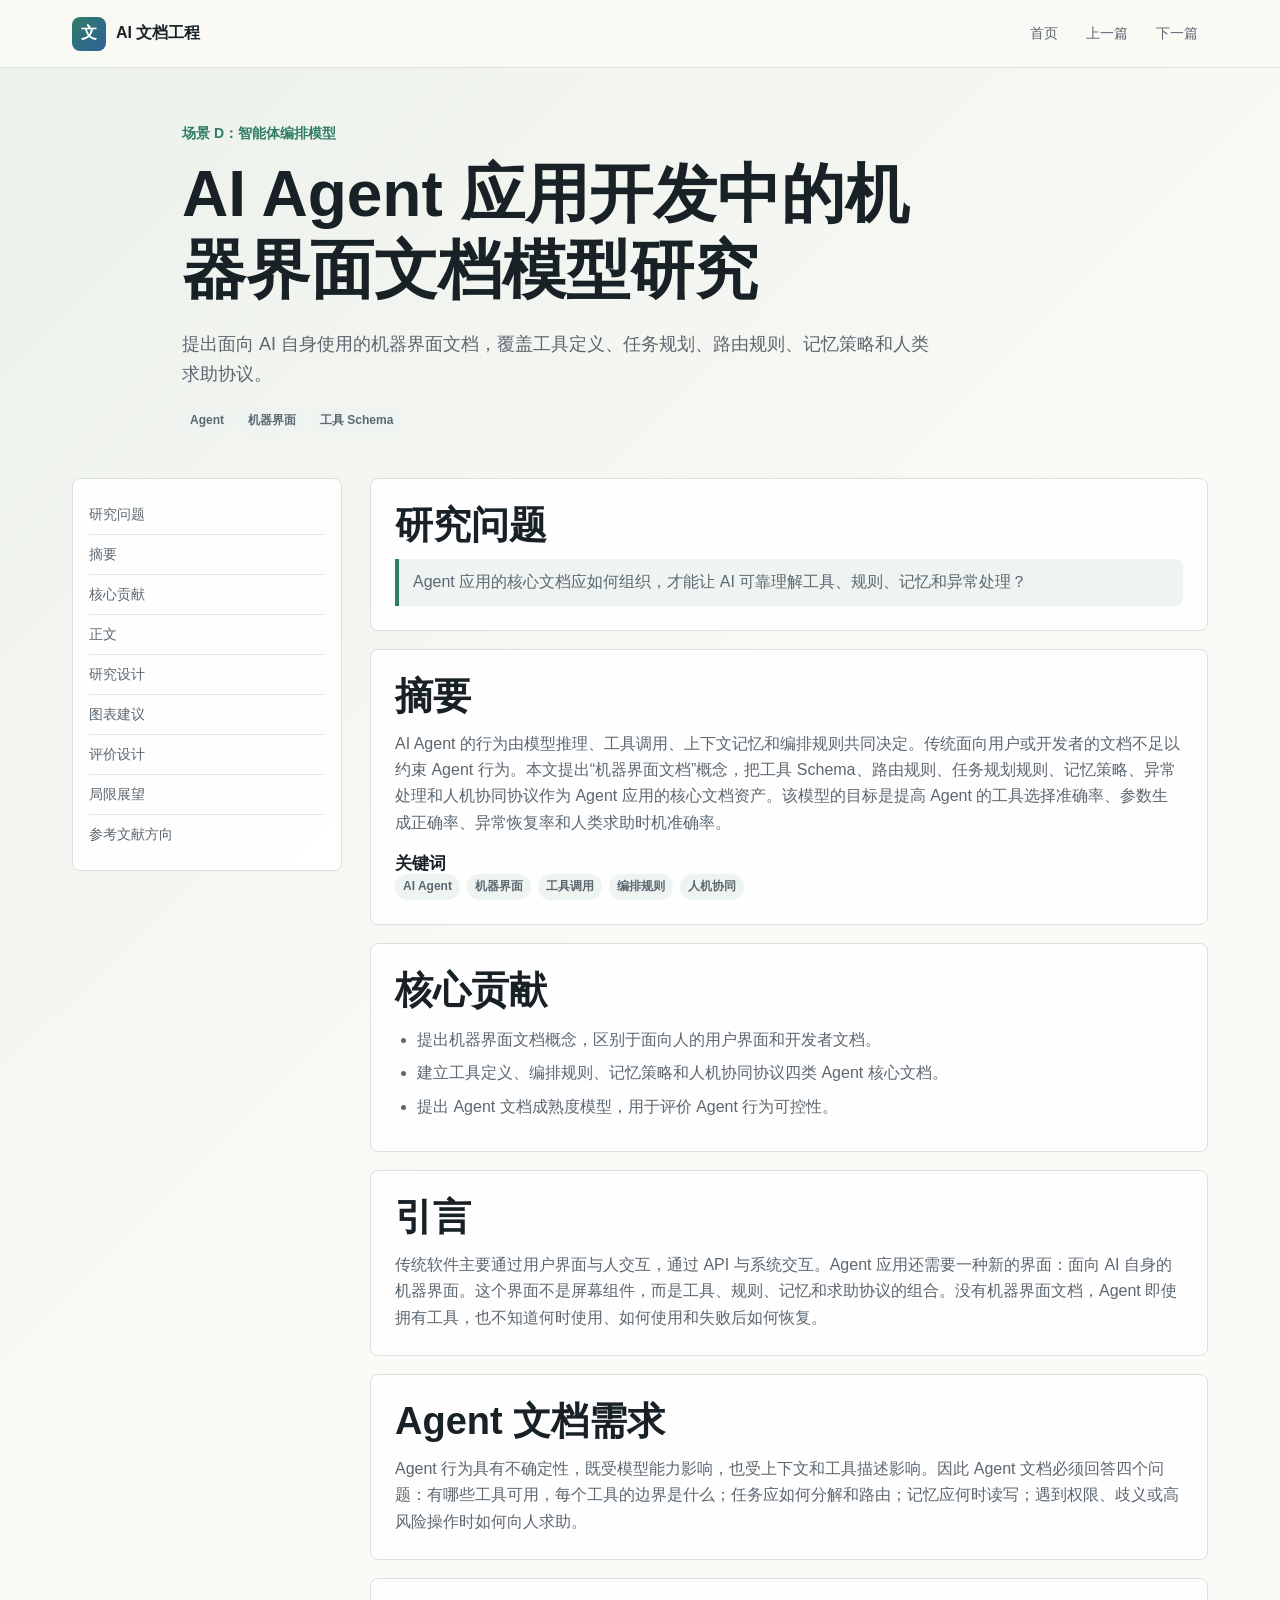
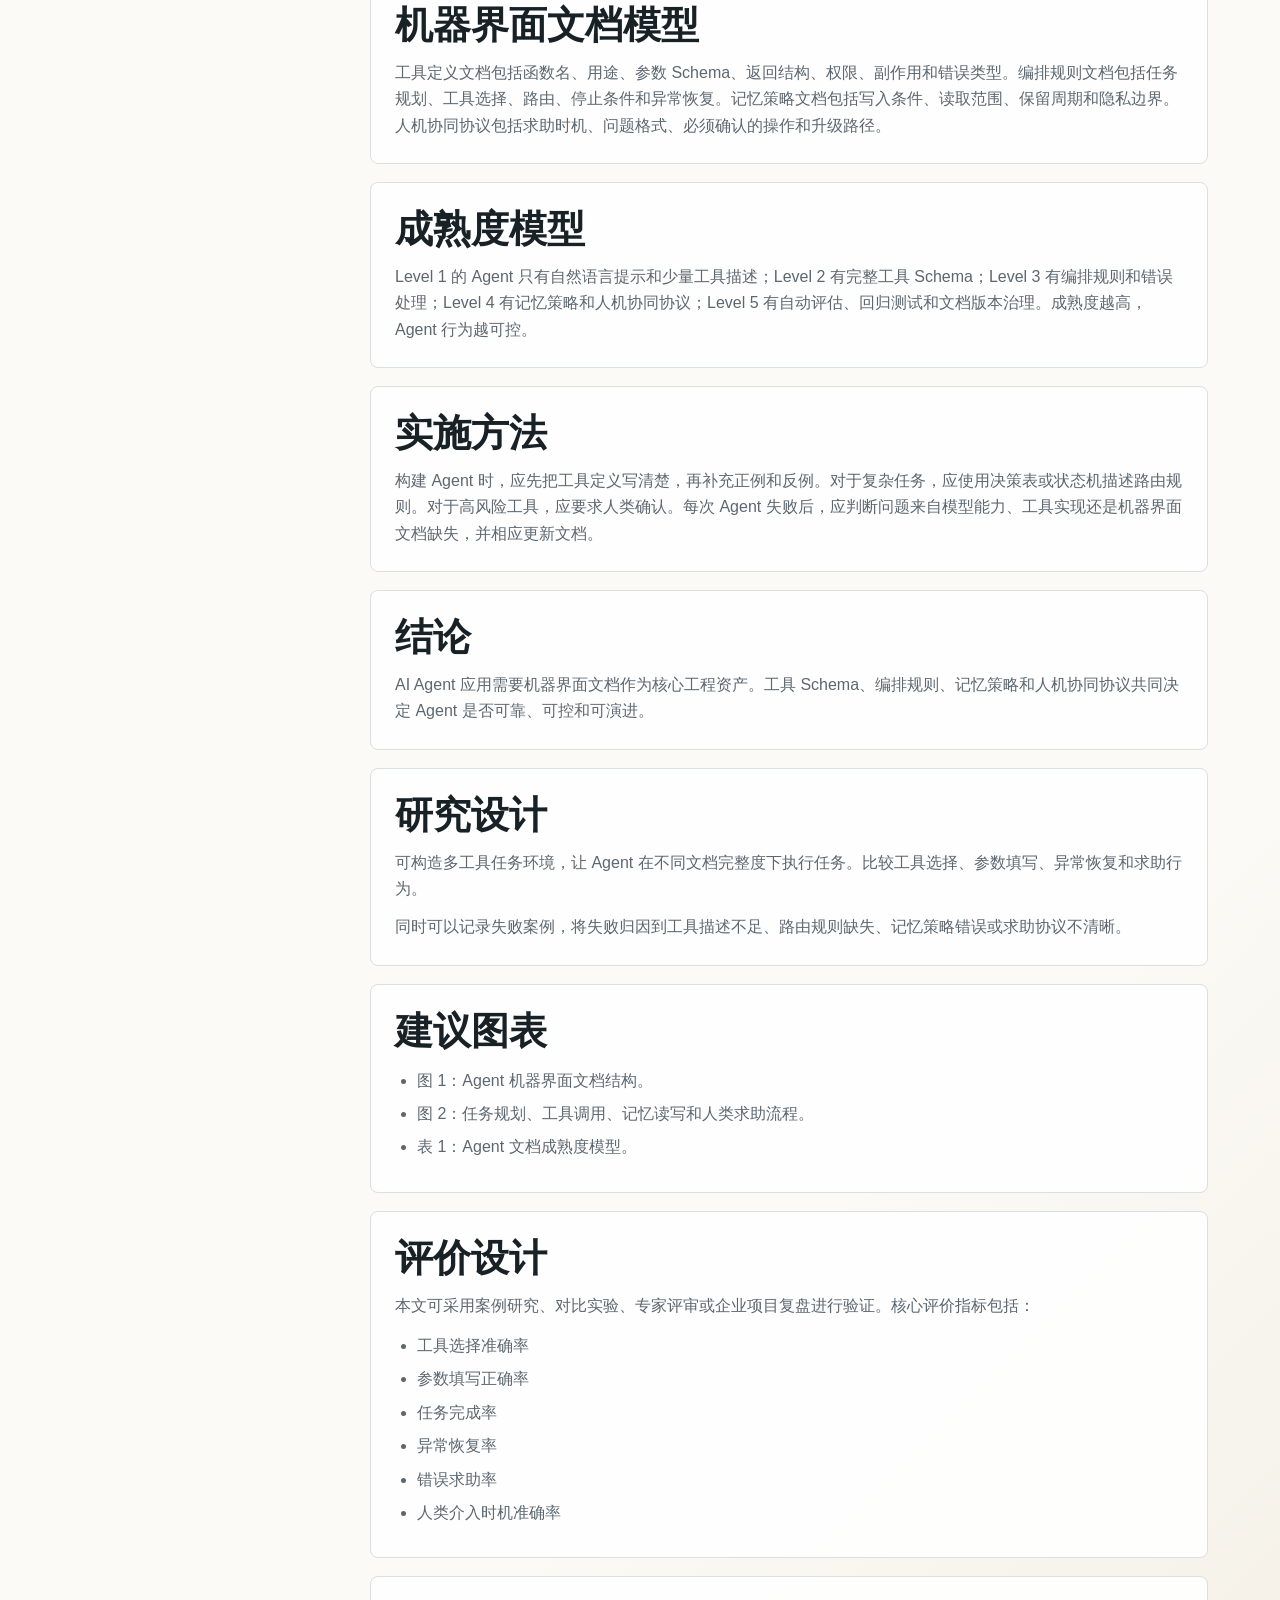
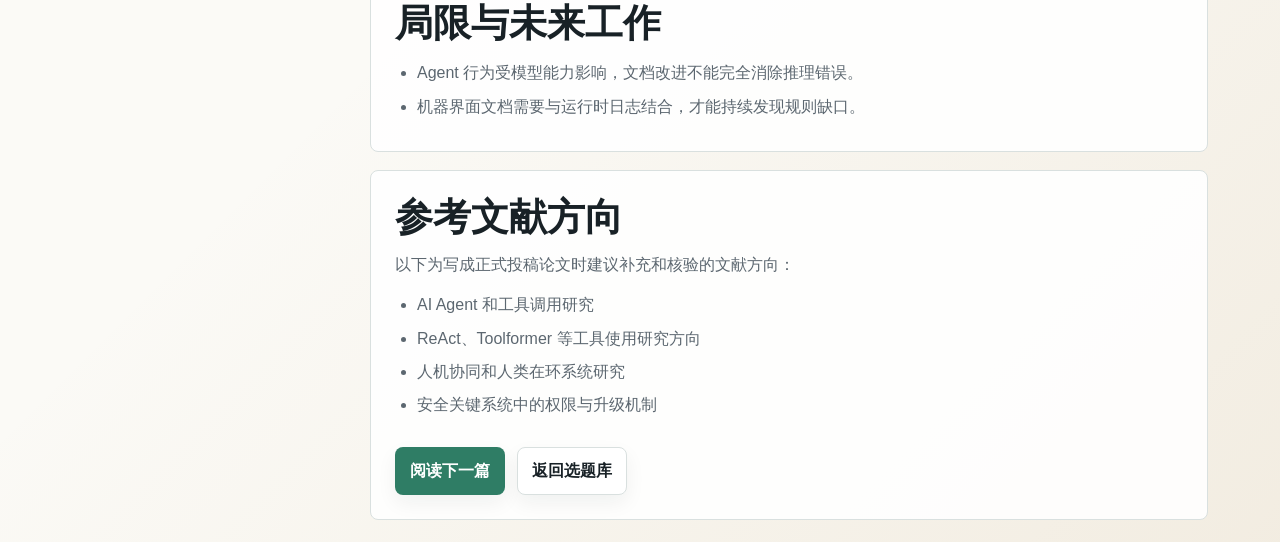
==== papers/agent-machine-interface.html @ 4df88398 "Create AI documentation engineering site" ====
<!doctype html>
<html lang="zh-CN">
<head>
  <meta charset="utf-8">
  <meta name="viewport" content="width=device-width, initial-scale=1">
  <title>Agent 机器界面文档</title>
  <link rel="stylesheet" href="../styles.css">
</head>
<body>
  <header class="site-header">
    <nav class="nav">
      <a class="brand" href="../index.html"><span class="brand-mark">文</span><span>AI 文档工程</span></a>
      <div class="nav-links"><a href="../index.html">首页</a><a href="product-line-variation.html">上一篇</a><a href="tool-schema-quality.html">下一篇</a></div>
    </nav>
  </header>
  <main>
    <section class="paper-hero">
      <p class="eyebrow">场景 D：智能体编排模型</p>
      <h1>AI Agent 应用开发中的机器界面文档模型研究</h1>
      <p class="lead">提出面向 AI 自身使用的机器界面文档，覆盖工具定义、任务规划、路由规则、记忆策略和人类求助协议。</p>
      <div class="paper-meta"><span class="tag">Agent</span><span class="tag">机器界面</span><span class="tag">工具 Schema</span></div>
    </section>
    <section class="paper-layout">
      <aside class="toc">
        <a href="#question">研究问题</a><a href="#abstract">摘要</a><a href="#contributions">核心贡献</a><a href="#intro">正文</a><a href="#research-design">研究设计</a><a href="#figures">图表建议</a><a href="#evaluation">评价设计</a><a href="#limitations">局限展望</a><a href="#references">参考文献方向</a>
      </aside>
      <div class="paper-content">
        <article class="paper-section" id="question">
          <h2>研究问题</h2>
          <p class="quote">Agent 应用的核心文档应如何组织，才能让 AI 可靠理解工具、规则、记忆和异常处理？</p>
        </article>
        <article class="paper-section" id="abstract">
          <h2>摘要</h2>
          <p>AI Agent 的行为由模型推理、工具调用、上下文记忆和编排规则共同决定。传统面向用户或开发者的文档不足以约束 Agent 行为。本文提出“机器界面文档”概念，把工具 Schema、路由规则、任务规划规则、记忆策略、异常处理和人机协同协议作为 Agent 应用的核心文档资产。该模型的目标是提高 Agent 的工具选择准确率、参数生成正确率、异常恢复率和人类求助时机准确率。</p>
          <h3>关键词</h3>
          <div class="tag-row"><span class="tag">AI Agent</span><span class="tag">机器界面</span><span class="tag">工具调用</span><span class="tag">编排规则</span><span class="tag">人机协同</span></div>
        </article>
        <article class="paper-section" id="contributions">
          <h2>核心贡献</h2>
          <ul><li>提出机器界面文档概念，区别于面向人的用户界面和开发者文档。</li><li>建立工具定义、编排规则、记忆策略和人机协同协议四类 Agent 核心文档。</li><li>提出 Agent 文档成熟度模型，用于评价 Agent 行为可控性。</li></ul>
        </article>
        <article class="paper-section" id="intro">
          <h2>引言</h2>
          <p>传统软件主要通过用户界面与人交互，通过 API 与系统交互。Agent 应用还需要一种新的界面：面向 AI 自身的机器界面。这个界面不是屏幕组件，而是工具、规则、记忆和求助协议的组合。没有机器界面文档，Agent 即使拥有工具，也不知道何时使用、如何使用和失败后如何恢复。</p>
        </article>
        <article class="paper-section" id="section-1">
          <h2>Agent 文档需求</h2>
          <p>Agent 行为具有不确定性，既受模型能力影响，也受上下文和工具描述影响。因此 Agent 文档必须回答四个问题：有哪些工具可用，每个工具的边界是什么；任务应如何分解和路由；记忆应何时读写；遇到权限、歧义或高风险操作时如何向人求助。</p>
        </article>
        <article class="paper-section" id="section-2">
          <h2>机器界面文档模型</h2>
          <p>工具定义文档包括函数名、用途、参数 Schema、返回结构、权限、副作用和错误类型。编排规则文档包括任务规划、工具选择、路由、停止条件和异常恢复。记忆策略文档包括写入条件、读取范围、保留周期和隐私边界。人机协同协议包括求助时机、问题格式、必须确认的操作和升级路径。</p>
        </article>
        <article class="paper-section" id="section-3">
          <h2>成熟度模型</h2>
          <p>Level 1 的 Agent 只有自然语言提示和少量工具描述；Level 2 有完整工具 Schema；Level 3 有编排规则和错误处理；Level 4 有记忆策略和人机协同协议；Level 5 有自动评估、回归测试和文档版本治理。成熟度越高，Agent 行为越可控。</p>
        </article>
        <article class="paper-section" id="section-4">
          <h2>实施方法</h2>
          <p>构建 Agent 时，应先把工具定义写清楚，再补充正例和反例。对于复杂任务，应使用决策表或状态机描述路由规则。对于高风险工具，应要求人类确认。每次 Agent 失败后，应判断问题来自模型能力、工具实现还是机器界面文档缺失，并相应更新文档。</p>
        </article>
        <article class="paper-section" id="section-5">
          <h2>结论</h2>
          <p>AI Agent 应用需要机器界面文档作为核心工程资产。工具 Schema、编排规则、记忆策略和人机协同协议共同决定 Agent 是否可靠、可控和可演进。</p>
        </article>
        <article class="paper-section" id="research-design">
          <h2>研究设计</h2>
          <p>可构造多工具任务环境，让 Agent 在不同文档完整度下执行任务。比较工具选择、参数填写、异常恢复和求助行为。</p><p>同时可以记录失败案例，将失败归因到工具描述不足、路由规则缺失、记忆策略错误或求助协议不清晰。</p>
        </article>
        <article class="paper-section" id="figures">
          <h2>建议图表</h2>
          <ul><li>图 1：Agent 机器界面文档结构。</li><li>图 2：任务规划、工具调用、记忆读写和人类求助流程。</li><li>表 1：Agent 文档成熟度模型。</li></ul>
        </article>
        <article class="paper-section" id="evaluation">
          <h2>评价设计</h2>
          <p>本文可采用案例研究、对比实验、专家评审或企业项目复盘进行验证。核心评价指标包括：</p>
          <ul><li>工具选择准确率</li><li>参数填写正确率</li><li>任务完成率</li><li>异常恢复率</li><li>错误求助率</li><li>人类介入时机准确率</li></ul>
        </article>
        <article class="paper-section" id="limitations">
          <h2>局限与未来工作</h2>
          <ul><li>Agent 行为受模型能力影响，文档改进不能完全消除推理错误。</li><li>机器界面文档需要与运行时日志结合，才能持续发现规则缺口。</li></ul>
        </article>
        <article class="paper-section" id="references">
          <h2>参考文献方向</h2>
          <p>以下为写成正式投稿论文时建议补充和核验的文献方向：</p>
          <ul><li>AI Agent 和工具调用研究</li><li>ReAct、Toolformer 等工具使用研究方向</li><li>人机协同和人类在环系统研究</li><li>安全关键系统中的权限与升级机制</li></ul>
          <div class="actions">
            <a class="button primary" href="tool-schema-quality.html">阅读下一篇</a>
            <a class="button" href="../index.html#papers">返回选题库</a>
          </div>
        </article>
      </div>
    </section>
  </main>
</body>
</html>
---- styles.css ----
:root {
  --ink: #182126;
  --muted: #5c6770;
  --line: #d9e0df;
  --paper: #fbfaf6;
  --surface: #ffffff;
  --field: #eef4f1;
  --green: #2f7d65;
  --teal: #1b6d7a;
  --rose: #a54855;
  --gold: #a6762b;
  --blue: #315f9d;
  --shadow: 0 16px 40px rgba(24, 33, 38, 0.1);
}

* {
  box-sizing: border-box;
}

html {
  scroll-behavior: smooth;
}

body {
  margin: 0;
  color: var(--ink);
  background:
    linear-gradient(135deg, rgba(47, 125, 101, 0.08), transparent 34%),
    linear-gradient(315deg, rgba(166, 118, 43, 0.1), transparent 28%),
    var(--paper);
  font-family: -apple-system, BlinkMacSystemFont, "Segoe UI", "PingFang SC", "Hiragino Sans GB", "Microsoft YaHei", Arial, sans-serif;
  line-height: 1.65;
}

a {
  color: inherit;
  text-decoration: none;
}

.site-header {
  position: sticky;
  top: 0;
  z-index: 20;
  border-bottom: 1px solid rgba(217, 224, 223, 0.8);
  background: rgba(251, 250, 246, 0.9);
  backdrop-filter: blur(14px);
}

.nav {
  max-width: 1180px;
  margin: 0 auto;
  padding: 14px 22px;
  display: flex;
  align-items: center;
  justify-content: space-between;
  gap: 18px;
}

.brand {
  display: inline-flex;
  align-items: center;
  gap: 10px;
  font-weight: 760;
  letter-spacing: 0;
}

.brand-mark {
  width: 34px;
  height: 34px;
  border-radius: 8px;
  display: grid;
  place-items: center;
  color: #fff;
  background: linear-gradient(135deg, var(--green), var(--blue));
  font-size: 16px;
}

.nav-links {
  display: flex;
  align-items: center;
  gap: 8px;
  flex-wrap: wrap;
  justify-content: flex-end;
}

.nav-links a {
  padding: 8px 10px;
  border-radius: 7px;
  color: var(--muted);
  font-size: 14px;
}

.nav-links a:hover,
.nav-links a.active {
  color: var(--ink);
  background: var(--field);
}

.hero {
  max-width: 1180px;
  margin: 0 auto;
  padding: 58px 22px 34px;
  display: grid;
  grid-template-columns: minmax(0, 1.05fr) minmax(340px, 0.95fr);
  gap: 38px;
  align-items: center;
}

.eyebrow {
  margin: 0 0 12px;
  color: var(--green);
  font-size: 14px;
  font-weight: 760;
}

h1,
h2,
h3 {
  line-height: 1.18;
  margin: 0;
  letter-spacing: 0;
}

h1 {
  font-size: clamp(34px, 5vw, 64px);
  max-width: 780px;
}

h2 {
  font-size: clamp(24px, 3vw, 38px);
}

h3 {
  font-size: 20px;
}

.lead {
  margin: 22px 0 0;
  max-width: 760px;
  color: var(--muted);
  font-size: 18px;
}

.actions {
  display: flex;
  flex-wrap: wrap;
  gap: 12px;
  margin-top: 28px;
}

.button {
  display: inline-flex;
  align-items: center;
  justify-content: center;
  gap: 9px;
  min-height: 42px;
  padding: 10px 14px;
  border: 1px solid var(--line);
  border-radius: 8px;
  background: var(--surface);
  box-shadow: 0 8px 20px rgba(24, 33, 38, 0.06);
  font-weight: 700;
}

.button.primary {
  color: #fff;
  border-color: transparent;
  background: var(--green);
}

.visual {
  min-height: 420px;
  border: 1px solid var(--line);
  border-radius: 8px;
  background:
    linear-gradient(90deg, rgba(24, 33, 38, 0.06) 1px, transparent 1px),
    linear-gradient(rgba(24, 33, 38, 0.06) 1px, transparent 1px),
    #f7faf8;
  background-size: 42px 42px;
  box-shadow: var(--shadow);
  padding: 22px;
  position: relative;
  overflow: hidden;
}

.axis {
  position: absolute;
  inset: 22px;
  border-left: 2px solid rgba(24, 33, 38, 0.35);
  border-bottom: 2px solid rgba(24, 33, 38, 0.35);
}

.axis span {
  position: absolute;
  color: var(--muted);
  font-size: 13px;
  font-weight: 700;
}

.axis .x {
  right: 0;
  bottom: -28px;
}

.axis .y {
  left: -2px;
  top: -28px;
}

.node {
  position: absolute;
  min-width: 118px;
  padding: 10px 12px;
  border-radius: 8px;
  color: #fff;
  box-shadow: 0 12px 28px rgba(24, 33, 38, 0.18);
}

.node strong {
  display: block;
  font-size: 15px;
}

.node small {
  display: block;
  opacity: 0.9;
  font-size: 12px;
  line-height: 1.35;
}

.node.a { left: 12%; bottom: 18%; background: var(--rose); }
.node.b { right: 14%; bottom: 32%; background: var(--teal); }
.node.c { right: 18%; top: 16%; background: var(--gold); }
.node.d { left: 22%; top: 22%; background: var(--blue); }

.section {
  max-width: 1180px;
  margin: 0 auto;
  padding: 46px 22px;
}

.section-head {
  display: flex;
  justify-content: space-between;
  align-items: end;
  gap: 20px;
  margin-bottom: 22px;
}

.section-head p {
  margin: 8px 0 0;
  color: var(--muted);
  max-width: 720px;
}

.grid {
  display: grid;
  gap: 16px;
}

.grid.cols-2 {
  grid-template-columns: repeat(2, minmax(0, 1fr));
}

.grid.cols-3 {
  grid-template-columns: repeat(3, minmax(0, 1fr));
}

.card {
  border: 1px solid var(--line);
  border-radius: 8px;
  background: rgba(255, 255, 255, 0.86);
  padding: 20px;
  box-shadow: 0 8px 24px rgba(24, 33, 38, 0.06);
}

.paper-card {
  display: flex;
  flex-direction: column;
  gap: 12px;
  min-height: 274px;
  transition: transform 0.18s ease, box-shadow 0.18s ease, border-color 0.18s ease;
}

.paper-card:hover {
  transform: translateY(-3px);
  border-color: rgba(47, 125, 101, 0.45);
  box-shadow: var(--shadow);
}

.tag-row {
  display: flex;
  flex-wrap: wrap;
  gap: 7px;
}

.tag {
  display: inline-flex;
  align-items: center;
  min-height: 26px;
  padding: 3px 8px;
  border-radius: 999px;
  color: var(--muted);
  background: var(--field);
  font-size: 12px;
  font-weight: 700;
}

.paper-card p,
.card p {
  margin: 0;
  color: var(--muted);
}

.paper-card .read {
  margin-top: auto;
  color: var(--green);
  font-weight: 760;
}

.matrix {
  overflow: auto;
  border: 1px solid var(--line);
  border-radius: 8px;
  background: var(--surface);
}

table {
  width: 100%;
  border-collapse: collapse;
  min-width: 820px;
}

th,
td {
  padding: 14px 16px;
  border-bottom: 1px solid var(--line);
  text-align: left;
  vertical-align: top;
}

th {
  background: var(--field);
  font-size: 14px;
}

td {
  color: var(--muted);
}

tr:last-child td {
  border-bottom: 0;
}

.paper-hero {
  max-width: 960px;
  margin: 0 auto;
  padding: 54px 22px 22px;
}

.paper-meta {
  display: flex;
  flex-wrap: wrap;
  gap: 8px;
  margin: 18px 0 0;
}

.paper-layout {
  max-width: 1180px;
  margin: 0 auto;
  padding: 22px;
  display: grid;
  grid-template-columns: 270px minmax(0, 1fr);
  gap: 28px;
  align-items: start;
}

.toc {
  position: sticky;
  top: 82px;
  border: 1px solid var(--line);
  border-radius: 8px;
  background: rgba(255, 255, 255, 0.9);
  padding: 16px;
}

.toc a {
  display: block;
  padding: 8px 0;
  color: var(--muted);
  font-size: 14px;
  border-bottom: 1px solid rgba(217, 224, 223, 0.75);
}

.toc a:last-child {
  border-bottom: 0;
}

.paper-content {
  display: grid;
  gap: 18px;
}

.paper-section {
  border: 1px solid var(--line);
  border-radius: 8px;
  background: rgba(255, 255, 255, 0.9);
  padding: 24px;
}

.paper-section p {
  color: var(--muted);
  margin: 12px 0 0;
}

.paper-section h3 {
  margin-top: 18px;
  font-size: 17px;
}

.paper-section ul,
.paper-section ol {
  margin: 14px 0 0;
  padding-left: 22px;
  color: var(--muted);
}

.paper-section li {
  margin: 7px 0;
}

.quote {
  border-left: 4px solid var(--green);
  padding: 10px 14px;
  background: var(--field);
  color: var(--ink);
  border-radius: 0 8px 8px 0;
}

pre {
  margin: 14px 0 0;
  padding: 16px;
  overflow: auto;
  border: 1px solid var(--line);
  border-radius: 8px;
  background: #f4f6f5;
  color: var(--ink);
}

code {
  font-family: "SFMono-Regular", Consolas, "Liberation Mono", monospace;
  font-size: 13px;
}

.site-footer {
  max-width: 1180px;
  margin: 0 auto;
  padding: 34px 22px 54px;
  color: var(--muted);
}

@media (max-width: 900px) {
  .hero,
  .paper-layout {
    grid-template-columns: 1fr;
  }

  .visual {
    min-height: 360px;
  }

  .grid.cols-2,
  .grid.cols-3 {
    grid-template-columns: 1fr;
  }

  .toc {
    position: static;
  }
}

@media (max-width: 640px) {
  .nav {
    align-items: flex-start;
    flex-direction: column;
  }

  .nav-links {
    justify-content: flex-start;
  }

  .hero {
    padding-top: 36px;
  }

  .section-head {
    align-items: flex-start;
    flex-direction: column;
  }

  .visual {
    min-height: 320px;
    padding: 16px;
  }

  .node {
    min-width: 96px;
    padding: 8px;
  }

  .node strong {
    font-size: 13px;
  }
}
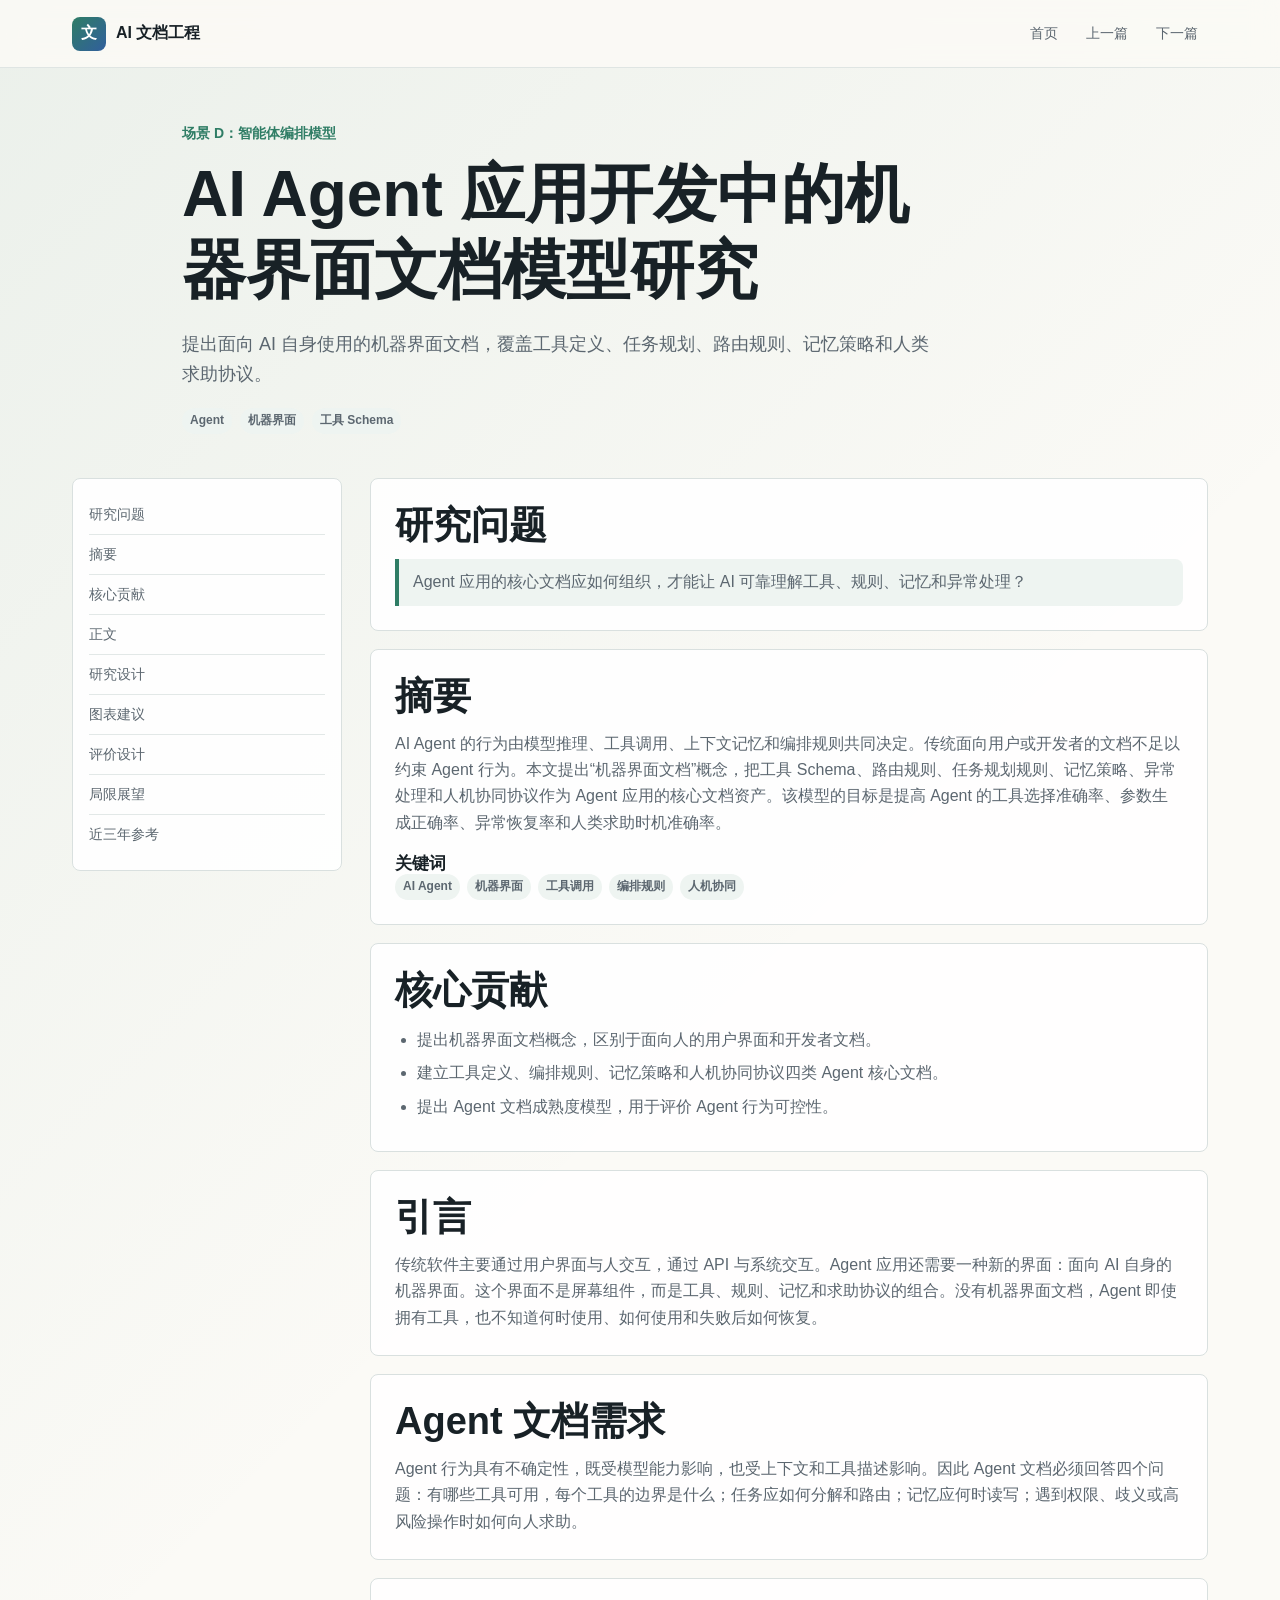
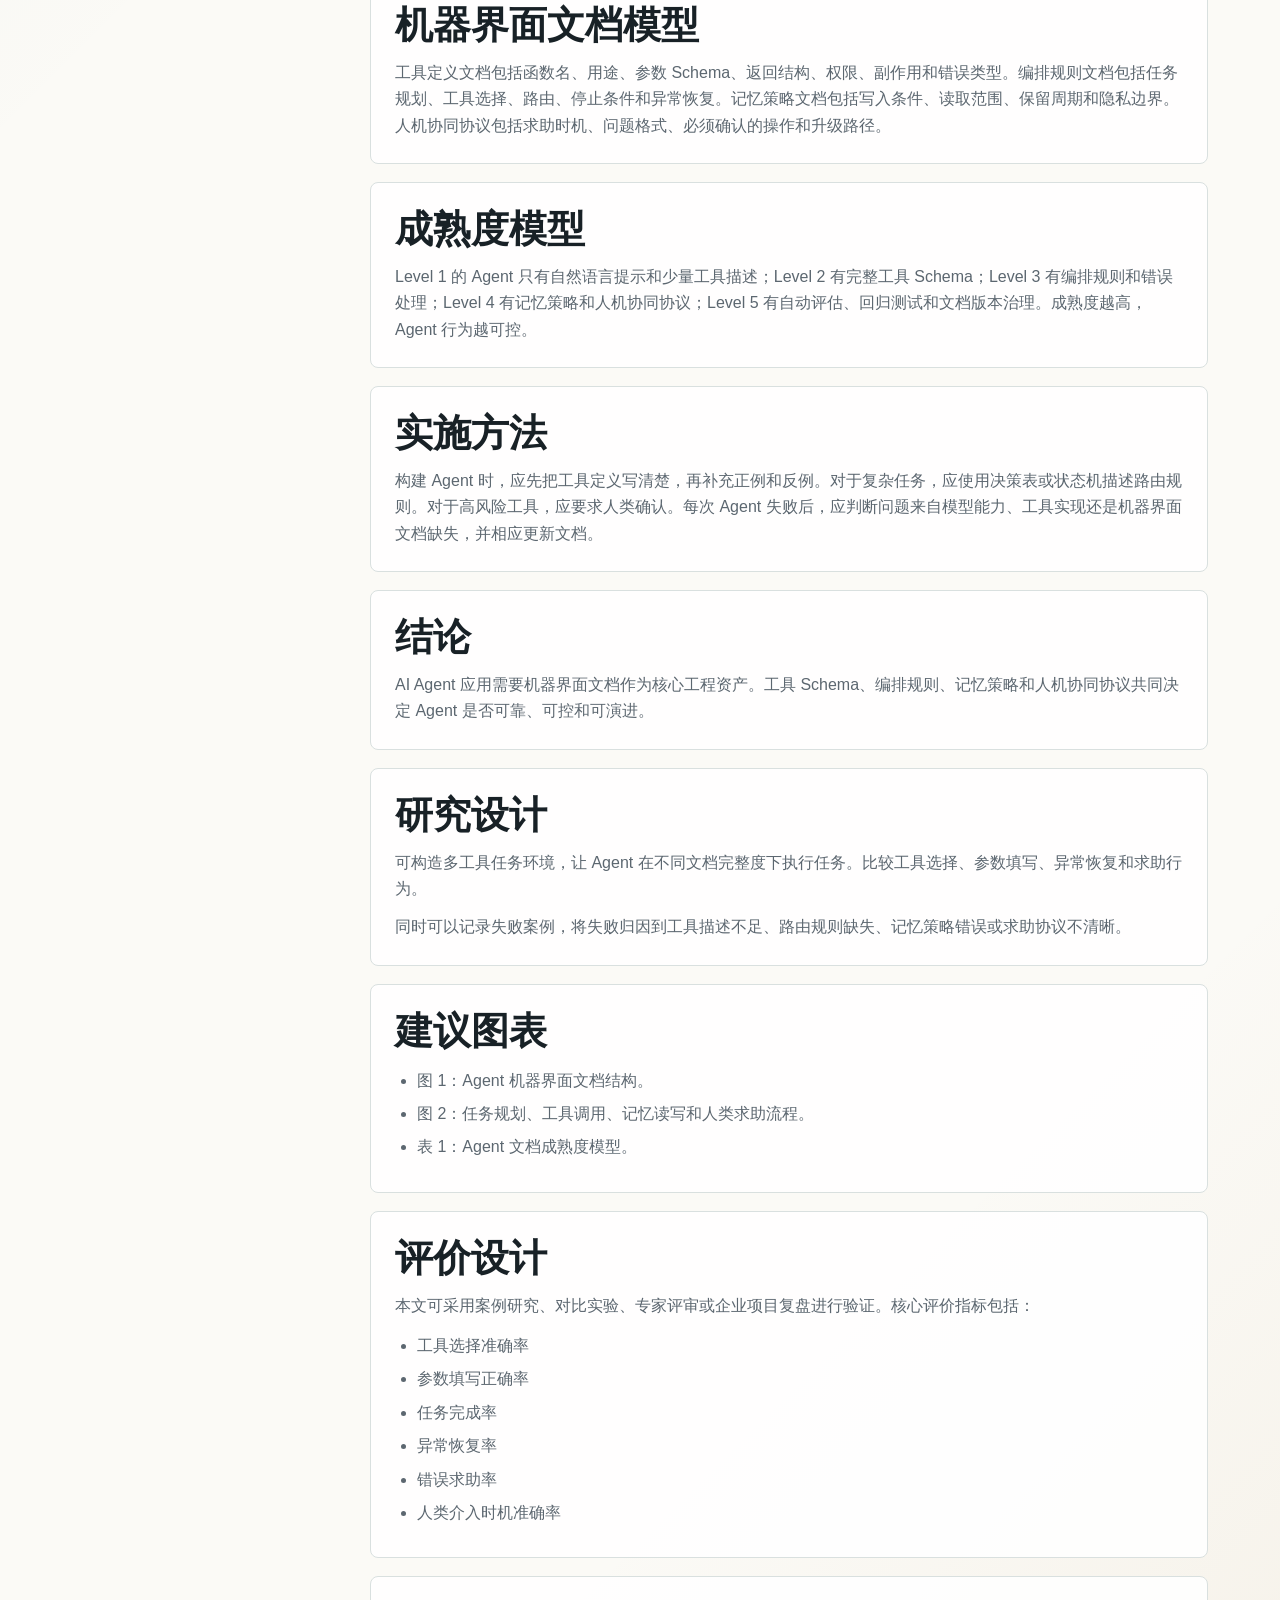
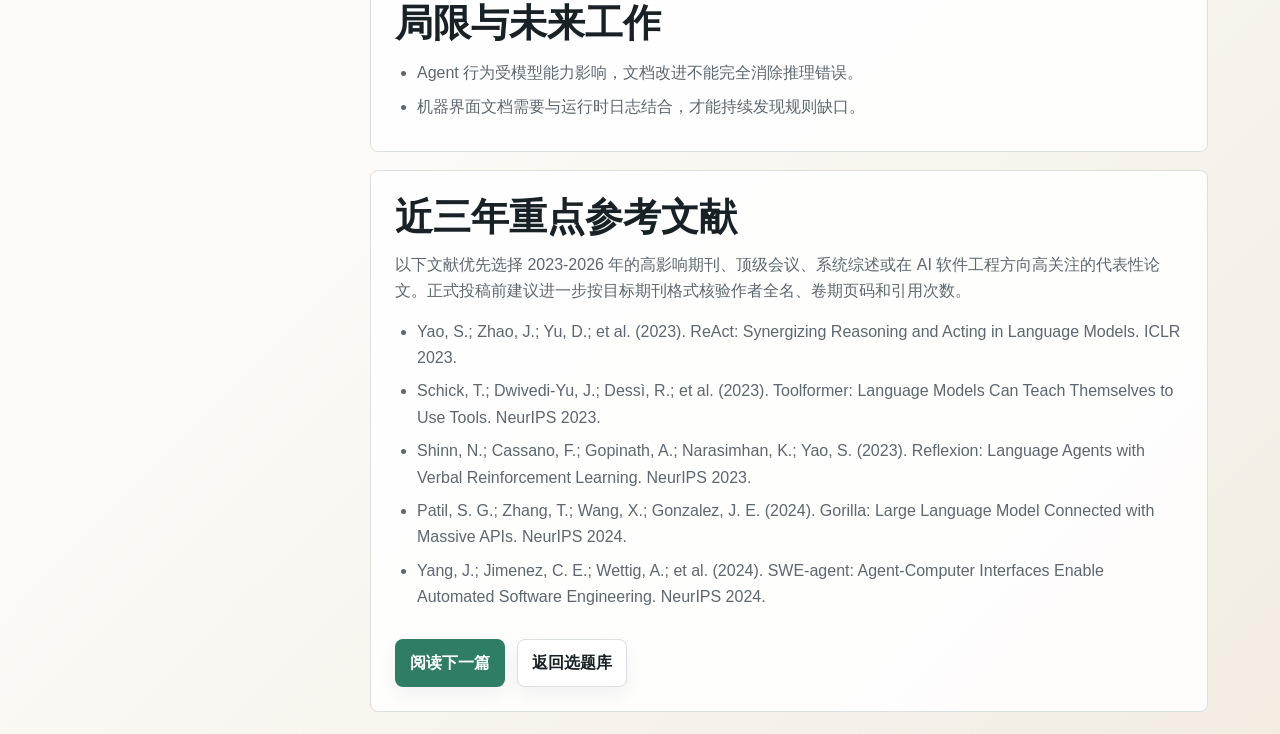
==== commit d00be544: "Add recent references to paper pages" ====
--- a/papers/agent-machine-interface.html
+++ b/papers/agent-machine-interface.html
@@ -22,7 +22,7 @@
     </section>
     <section class="paper-layout">
       <aside class="toc">
-        <a href="#question">研究问题</a><a href="#abstract">摘要</a><a href="#contributions">核心贡献</a><a href="#intro">正文</a><a href="#research-design">研究设计</a><a href="#figures">图表建议</a><a href="#evaluation">评价设计</a><a href="#limitations">局限展望</a><a href="#references">参考文献方向</a>
+        <a href="#question">研究问题</a><a href="#abstract">摘要</a><a href="#contributions">核心贡献</a><a href="#intro">正文</a><a href="#research-design">研究设计</a><a href="#figures">图表建议</a><a href="#evaluation">评价设计</a><a href="#limitations">局限展望</a><a href="#references">近三年参考</a>
       </aside>
       <div class="paper-content">
         <article class="paper-section" id="question">
@@ -81,9 +81,9 @@
           <ul><li>Agent 行为受模型能力影响，文档改进不能完全消除推理错误。</li><li>机器界面文档需要与运行时日志结合，才能持续发现规则缺口。</li></ul>
         </article>
         <article class="paper-section" id="references">
-          <h2>参考文献方向</h2>
-          <p>以下为写成正式投稿论文时建议补充和核验的文献方向：</p>
-          <ul><li>AI Agent 和工具调用研究</li><li>ReAct、Toolformer 等工具使用研究方向</li><li>人机协同和人类在环系统研究</li><li>安全关键系统中的权限与升级机制</li></ul>
+          <h2>近三年重点参考文献</h2>
+          <p>以下文献优先选择 2023-2026 年的高影响期刊、顶级会议、系统综述或在 AI 软件工程方向高关注的代表性论文。正式投稿前建议进一步按目标期刊格式核验作者全名、卷期页码和引用次数。</p>
+          <ul><li>Yao, S.; Zhao, J.; Yu, D.; et al. (2023). ReAct: Synergizing Reasoning and Acting in Language Models. ICLR 2023.</li><li>Schick, T.; Dwivedi-Yu, J.; Dessì, R.; et al. (2023). Toolformer: Language Models Can Teach Themselves to Use Tools. NeurIPS 2023.</li><li>Shinn, N.; Cassano, F.; Gopinath, A.; Narasimhan, K.; Yao, S. (2023). Reflexion: Language Agents with Verbal Reinforcement Learning. NeurIPS 2023.</li><li>Patil, S. G.; Zhang, T.; Wang, X.; Gonzalez, J. E. (2024). Gorilla: Large Language Model Connected with Massive APIs. NeurIPS 2024.</li><li>Yang, J.; Jimenez, C. E.; Wettig, A.; et al. (2024). SWE-agent: Agent-Computer Interfaces Enable Automated Software Engineering. NeurIPS 2024.</li></ul>
           <div class="actions">
             <a class="button primary" href="tool-schema-quality.html">阅读下一篇</a>
             <a class="button" href="../index.html#papers">返回选题库</a>
